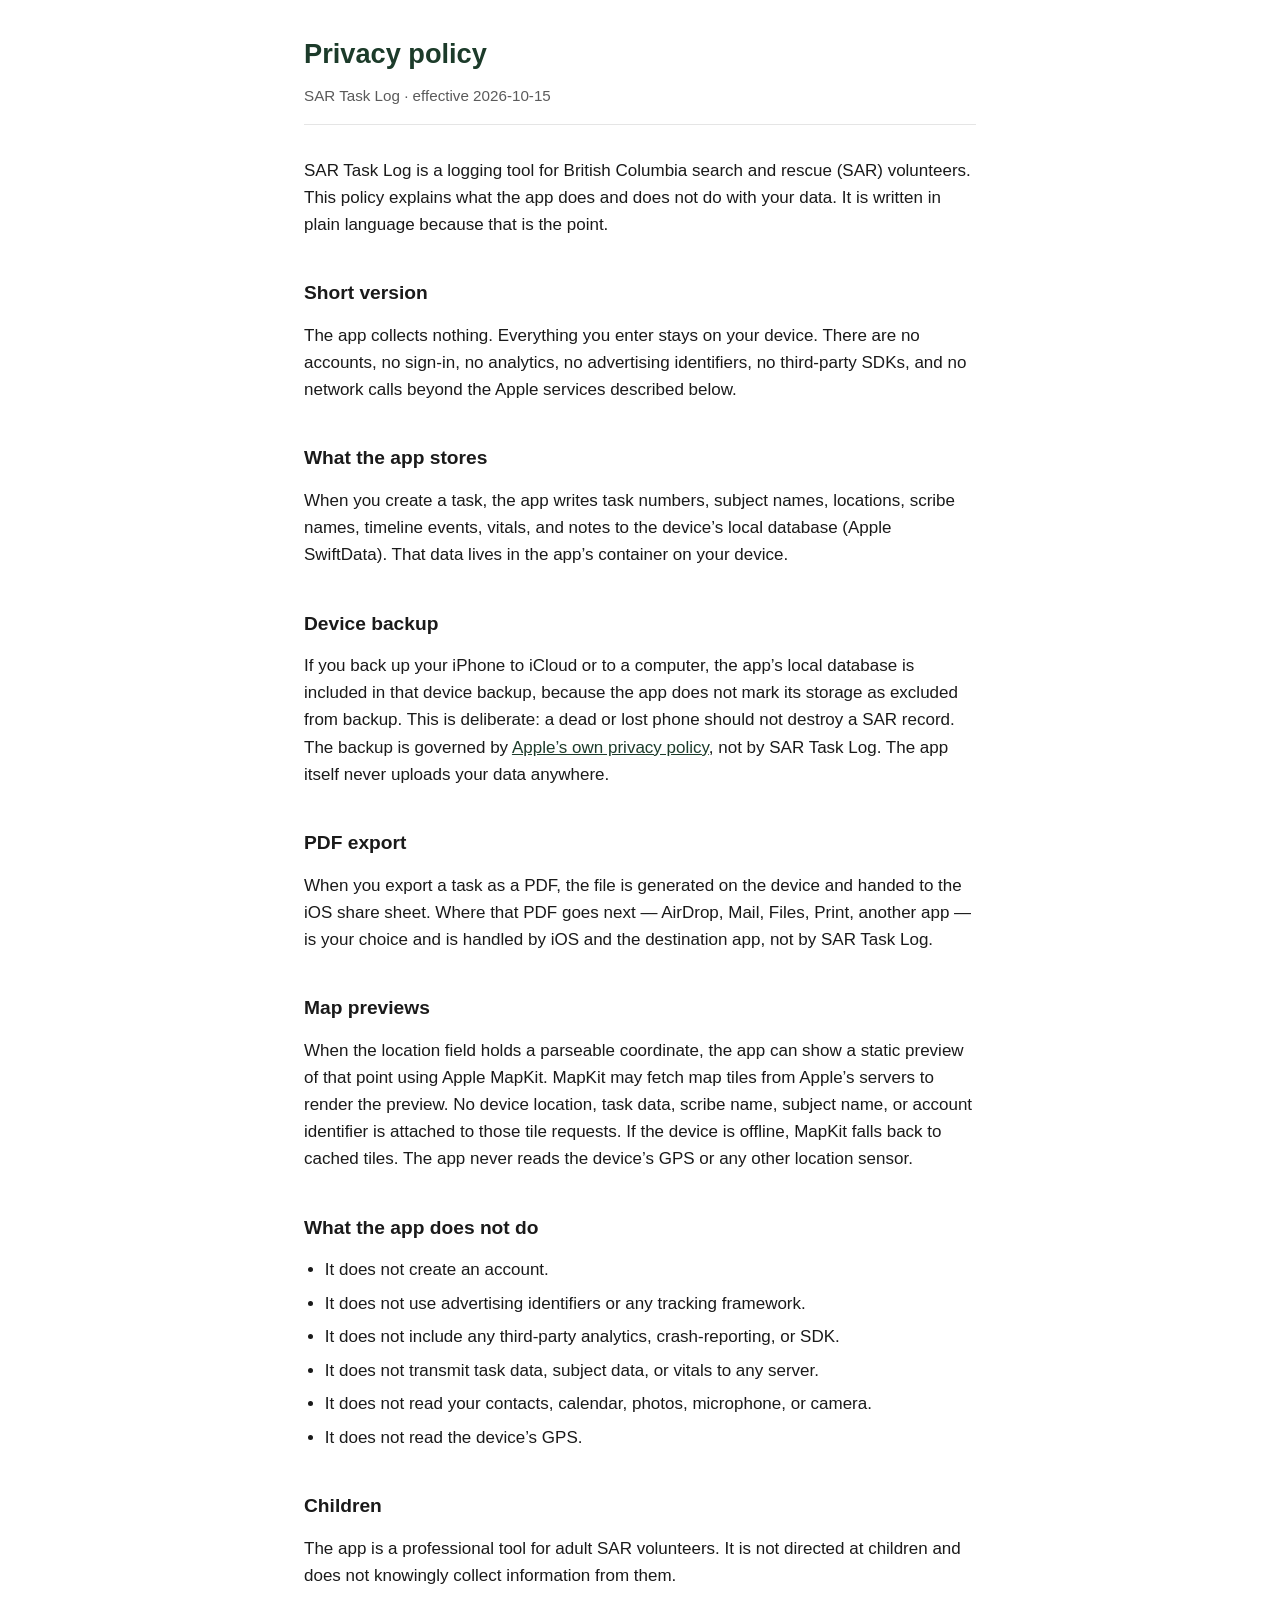
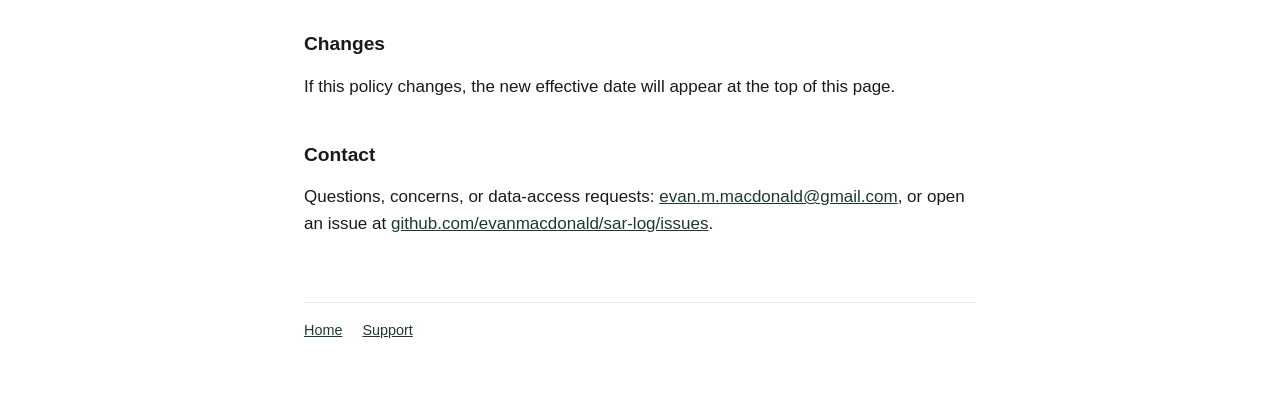
==== docs/privacy.html @ 30b9f790 "Add privacy policy and support pages for GitHub Pages Apple requires a privacy-policy URL on every A" ====
<!doctype html>
<html lang="en">
<head>
<meta charset="utf-8">
<meta name="viewport" content="width=device-width, initial-scale=1">
<title>Privacy Policy — SAR Task Log</title>
<link rel="stylesheet" href="_shared.css">
</head>
<body>
<div class="page">
<header>
<h1>Privacy policy</h1>
<p class="subtitle">SAR Task Log · effective 2026-10-15</p>
</header>

<p>SAR Task Log is a logging tool for British Columbia search and rescue (SAR) volunteers. This policy explains what the app does and does not do with your data. It is written in plain language because that is the point.</p>

<h2>Short version</h2>
<p>The app collects nothing. Everything you enter stays on your device. There are no accounts, no sign-in, no analytics, no advertising identifiers, no third-party SDKs, and no network calls beyond the Apple services described below.</p>

<h2>What the app stores</h2>
<p>When you create a task, the app writes task numbers, subject names, locations, scribe names, timeline events, vitals, and notes to the device’s local database (Apple SwiftData). That data lives in the app’s container on your device.</p>

<h2>Device backup</h2>
<p>If you back up your iPhone to iCloud or to a computer, the app’s local database is included in that device backup, because the app does not mark its storage as excluded from backup. This is deliberate: a dead or lost phone should not destroy a SAR record. The backup is governed by <a href="https://www.apple.com/legal/privacy/">Apple’s own privacy policy</a>, not by SAR Task Log. The app itself never uploads your data anywhere.</p>

<h2>PDF export</h2>
<p>When you export a task as a PDF, the file is generated on the device and handed to the iOS share sheet. Where that PDF goes next — AirDrop, Mail, Files, Print, another app — is your choice and is handled by iOS and the destination app, not by SAR Task Log.</p>

<h2>Map previews</h2>
<p>When the location field holds a parseable coordinate, the app can show a static preview of that point using Apple MapKit. MapKit may fetch map tiles from Apple’s servers to render the preview. No device location, task data, scribe name, subject name, or account identifier is attached to those tile requests. If the device is offline, MapKit falls back to cached tiles. The app never reads the device’s GPS or any other location sensor.</p>

<h2>What the app does not do</h2>
<ul>
<li>It does not create an account.</li>
<li>It does not use advertising identifiers or any tracking framework.</li>
<li>It does not include any third-party analytics, crash-reporting, or SDK.</li>
<li>It does not transmit task data, subject data, or vitals to any server.</li>
<li>It does not read your contacts, calendar, photos, microphone, or camera.</li>
<li>It does not read the device’s GPS.</li>
</ul>

<h2>Children</h2>
<p>The app is a professional tool for adult SAR volunteers. It is not directed at children and does not knowingly collect information from them.</p>

<h2>Changes</h2>
<p>If this policy changes, the new effective date will appear at the top of this page.</p>

<h2>Contact</h2>
<p>Questions, concerns, or data-access requests: <a href="mailto:evan.m.macdonald@gmail.com">evan.m.macdonald@gmail.com</a>, or open an issue at <a href="https://github.com/evanmacdonald/sar-log/issues">github.com/evanmacdonald/sar-log/issues</a>.</p>

<footer>
<nav>
<a href="index.html">Home</a>
<a href="support.html">Support</a>
</nav>
</footer>
</div>
</body>
</html>
---- docs/_shared.css ----
:root {
    --bg: #ffffff;
    --fg: #1a1a1a;
    --muted: #5a5a5a;
    --accent: #1C3B2A;
    --rule: #e5e5e5;
    --code-bg: #f5f5f5;
}

@media (prefers-color-scheme: dark) {
    :root {
        --bg: #0f1511;
        --fg: #e8ebe9;
        --muted: #9aa29c;
        --accent: #7bbf96;
        --rule: #253028;
        --code-bg: #1a2219;
    }
}

* {
    box-sizing: border-box;
}

html {
    -webkit-text-size-adjust: 100%;
}

body {
    font-family: -apple-system, BlinkMacSystemFont, "SF Pro Text", "Segoe UI", Roboto, Helvetica, Arial, sans-serif;
    background: var(--bg);
    color: var(--fg);
    line-height: 1.6;
    margin: 0;
    padding: 2rem 1rem 4rem;
    font-size: 17px;
}

.page {
    max-width: 42rem;
    margin: 0 auto;
}

header {
    border-bottom: 1px solid var(--rule);
    padding-bottom: 1rem;
    margin-bottom: 2rem;
}

h1 {
    font-size: 1.7rem;
    margin: 0 0 0.5rem;
    color: var(--accent);
}

h2 {
    font-size: 1.2rem;
    margin: 2.5rem 0 0.5rem;
}

.subtitle {
    color: var(--muted);
    margin: 0;
    font-size: 0.95rem;
}

p, ul, ol {
    margin: 0.8rem 0;
}

ul, ol {
    padding-left: 1.3rem;
}

li {
    margin-bottom: 0.4rem;
}

a {
    color: var(--accent);
}

code {
    background: var(--code-bg);
    padding: 0.1rem 0.35rem;
    border-radius: 3px;
    font-size: 0.9em;
    font-family: ui-monospace, "SF Mono", Menlo, Consolas, monospace;
}

footer {
    margin-top: 4rem;
    padding-top: 1rem;
    border-top: 1px solid var(--rule);
    color: var(--muted);
    font-size: 0.9rem;
}

nav a + a {
    margin-left: 1rem;
}
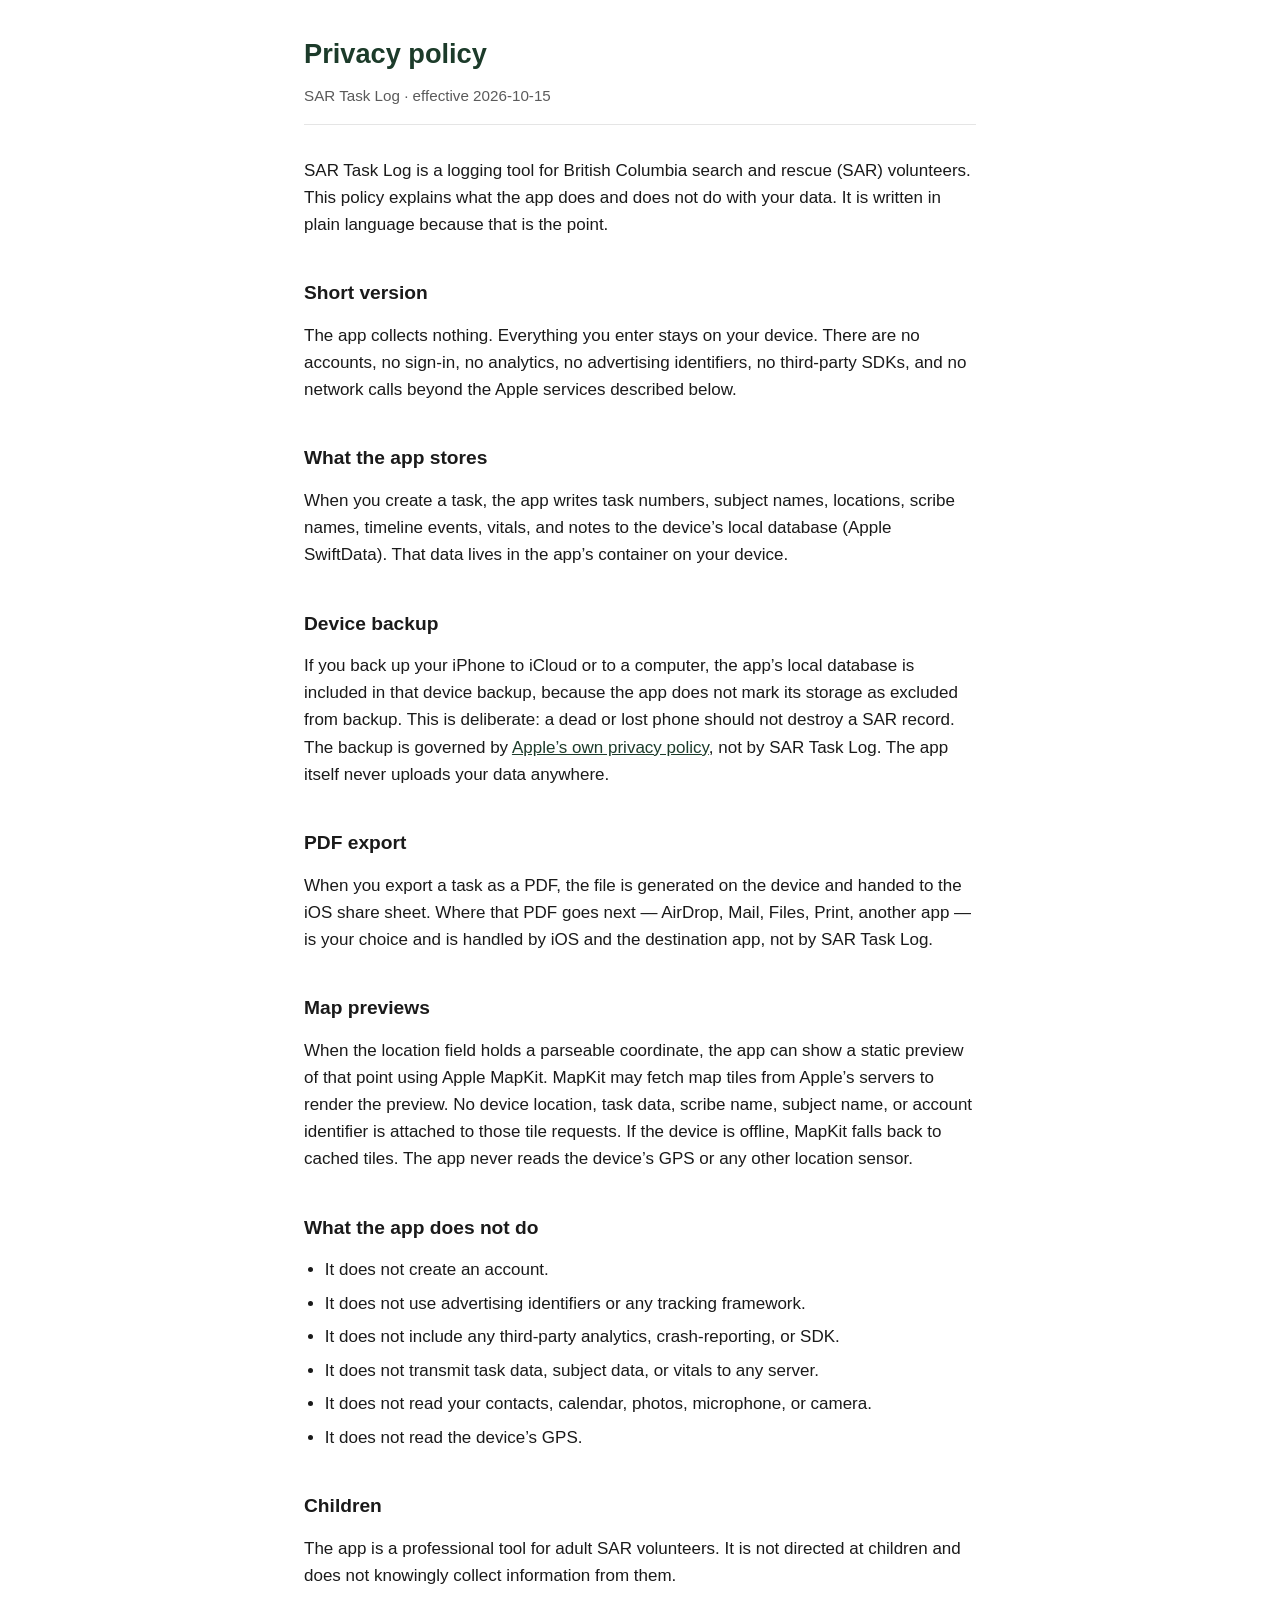
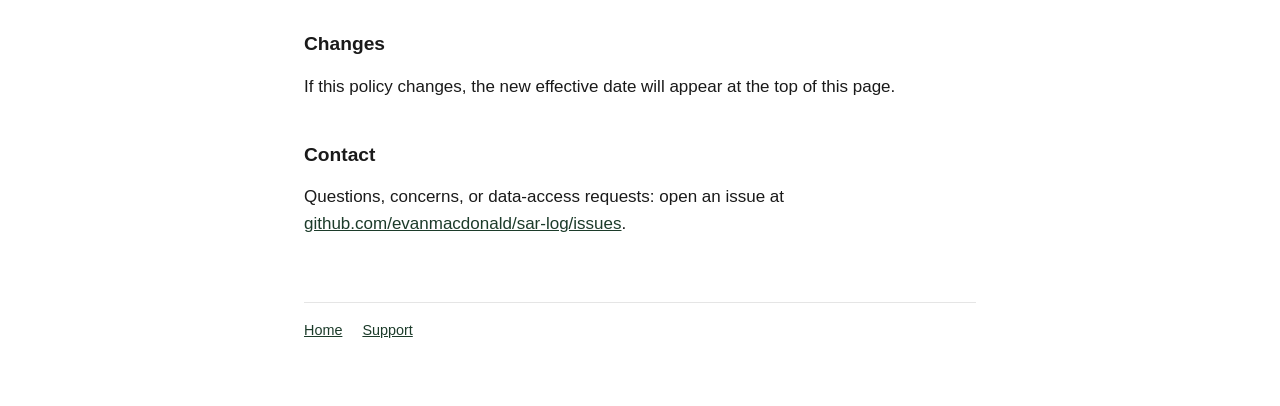
==== commit 8dc56742: "Drop email contact from the privacy page too Same reason as the previous commit: keep a personal ema" ====
--- a/docs/privacy.html
+++ b/docs/privacy.html
@@ -47,7 +47,7 @@
 <p>If this policy changes, the new effective date will appear at the top of this page.</p>
 
 <h2>Contact</h2>
-<p>Questions, concerns, or data-access requests: <a href="mailto:evan.m.macdonald@gmail.com">evan.m.macdonald@gmail.com</a>, or open an issue at <a href="https://github.com/evanmacdonald/sar-log/issues">github.com/evanmacdonald/sar-log/issues</a>.</p>
+<p>Questions, concerns, or data-access requests: open an issue at <a href="https://github.com/evanmacdonald/sar-log/issues">github.com/evanmacdonald/sar-log/issues</a>.</p>
 
 <footer>
 <nav>
